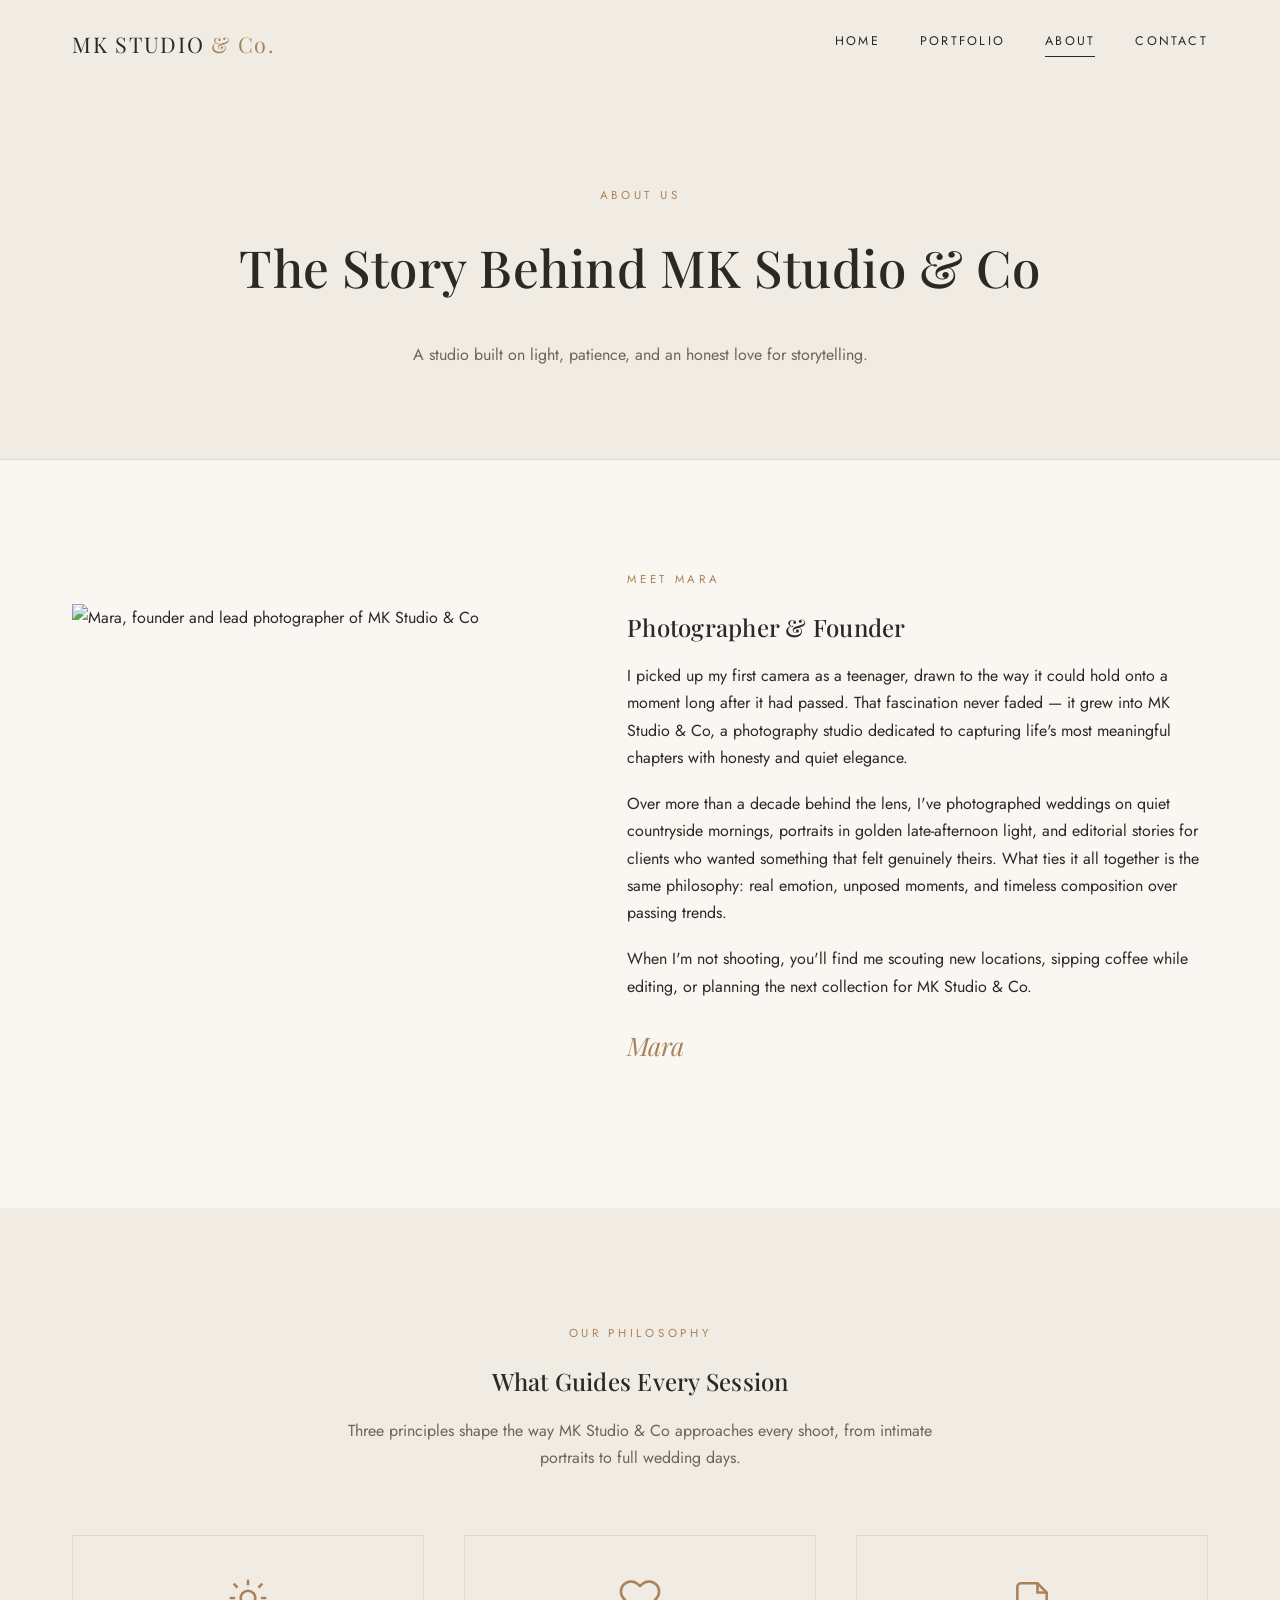
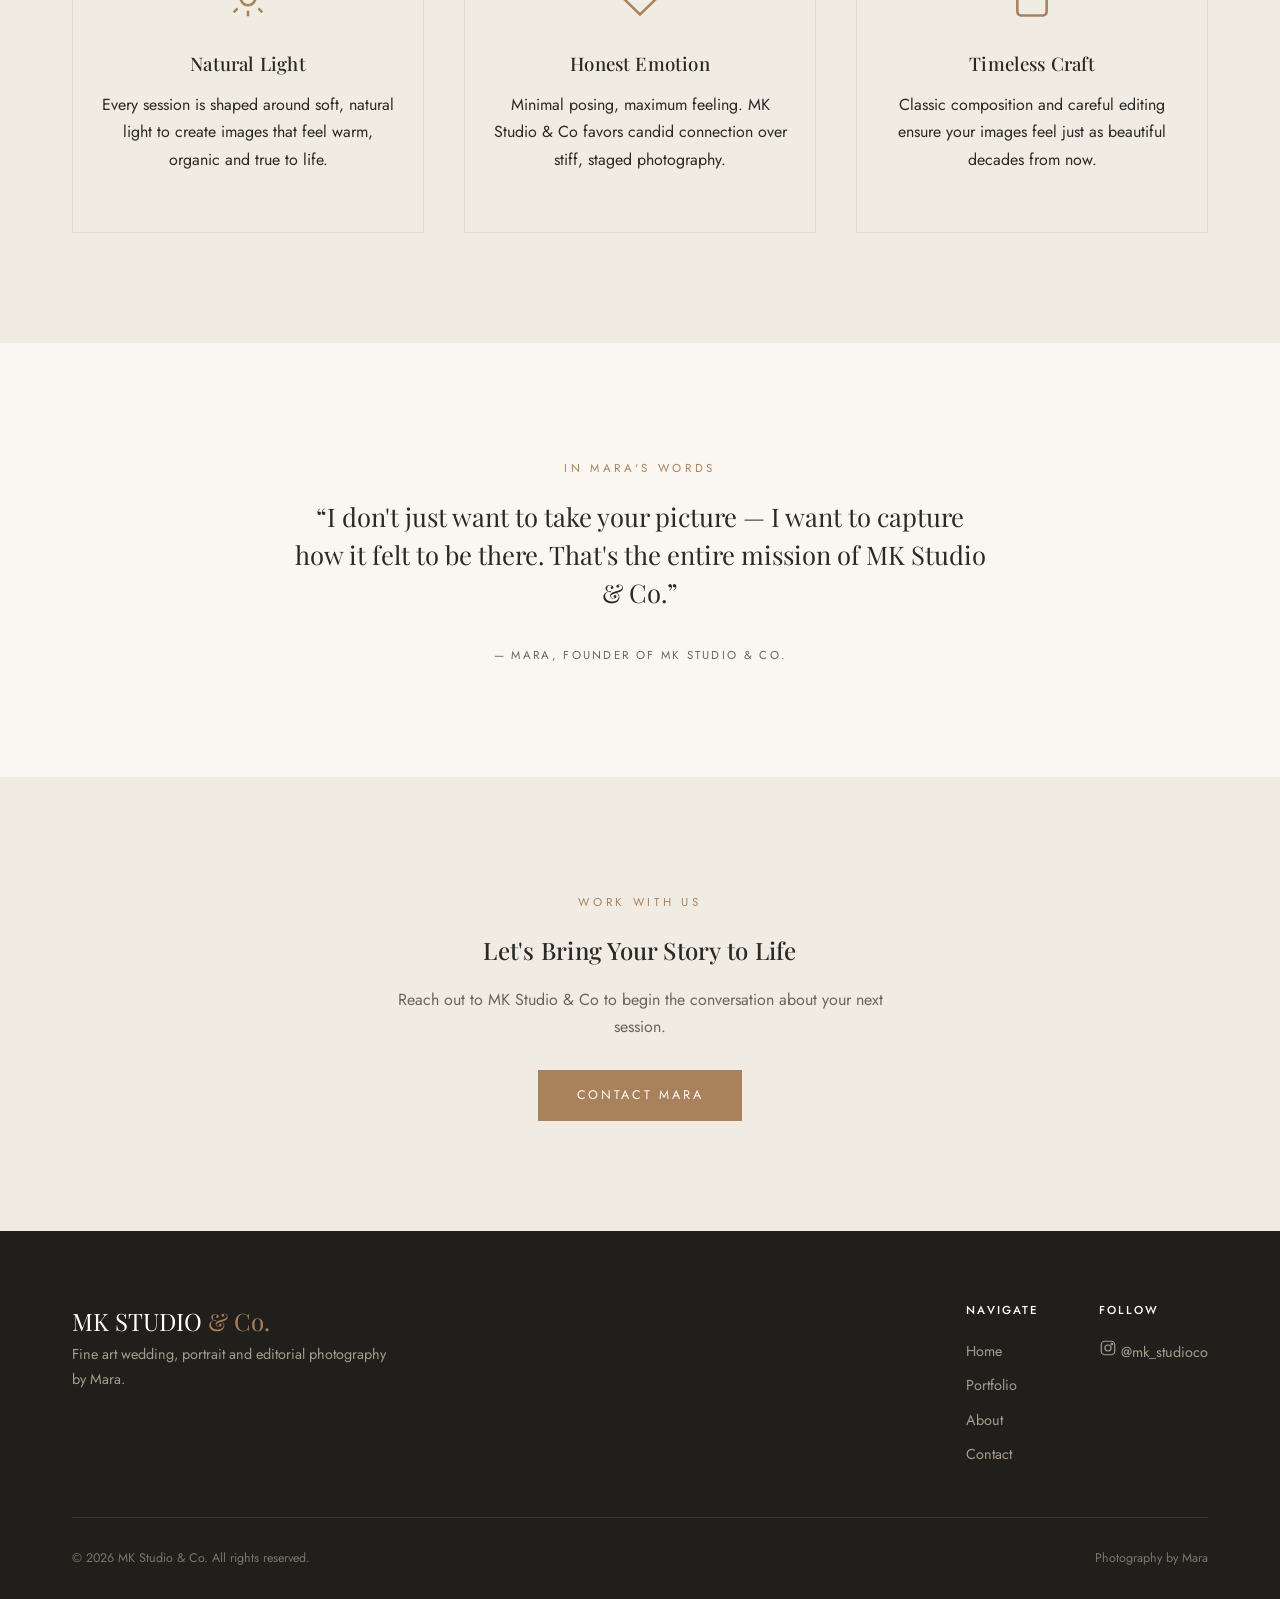
==== about.html @ fb34aadc "Add MK Studio & Co photography website Build a 4-page static site (home, portfolio, about, contact) " ====
<!DOCTYPE html>
<html lang="en">
<head>
<meta charset="UTF-8">
<meta name="viewport" content="width=device-width, initial-scale=1.0">
<title>About Mara — MK STUDIO &amp; Co</title>
<meta name="description" content="Meet Mara, founder and lead photographer of MK Studio & Co — her story, philosophy and approach to fine art photography.">
<link rel="preconnect" href="https://fonts.googleapis.com">
<link rel="preconnect" href="https://fonts.gstatic.com" crossorigin>
<link href="https://fonts.googleapis.com/css2?family=Playfair+Display:ital,wght@0,400;0,500;1,400&family=Jost:wght@300;400;500&display=swap" rel="stylesheet">
<link rel="stylesheet" href="css/style.css">
</head>
<body>

<header class="site-header">
  <div class="container nav-wrap">
    <a href="index.html" class="logo">MK STUDIO <span>&amp; Co.</span></a>
    <nav class="nav-links">
      <a href="index.html">Home</a>
      <a href="portfolio.html">Portfolio</a>
      <a href="about.html" class="active">About</a>
      <a href="contact.html">Contact</a>
    </nav>
    <button class="nav-toggle" aria-label="Toggle navigation">
      <span></span><span></span><span></span>
    </button>
  </div>
</header>

<section class="page-hero">
  <div class="container">
    <span class="eyebrow">About Us</span>
    <h1>The Story Behind MK Studio &amp; Co</h1>
    <p>A studio built on light, patience, and an honest love for storytelling.</p>
  </div>
</section>

<section>
  <div class="container about-hero">
    <div class="split-media short">
      <img src="https://images.unsplash.com/photo-1554080353-a576cf803bda?auto=format&fit=crop&w=900&q=80" alt="Mara, founder and lead photographer of MK Studio & Co">
    </div>
    <div class="split-text">
      <span class="eyebrow">Meet Mara</span>
      <h2>Photographer &amp; Founder</h2>
      <p>I picked up my first camera as a teenager, drawn to the way it could hold onto a moment long after it had passed. That fascination never faded — it grew into MK Studio &amp; Co, a photography studio dedicated to capturing life's most meaningful chapters with honesty and quiet elegance.</p>
      <p>Over more than a decade behind the lens, I've photographed weddings on quiet countryside mornings, portraits in golden late-afternoon light, and editorial stories for clients who wanted something that felt genuinely theirs. What ties it all together is the same philosophy: real emotion, unposed moments, and timeless composition over passing trends.</p>
      <p>When I'm not shooting, you'll find me scouting new locations, sipping coffee while editing, or planning the next collection for MK Studio &amp; Co.</p>
      <p class="signature">Mara</p>
    </div>
  </div>
</section>

<section class="section-alt">
  <div class="container">
    <div class="section-head">
      <span class="eyebrow">Our Philosophy</span>
      <h2>What Guides Every Session</h2>
      <p>Three principles shape the way MK Studio &amp; Co approaches every shoot, from intimate portraits to full wedding days.</p>
    </div>
    <div class="value-grid">
      <div class="value-card">
        <svg class="icon" viewBox="0 0 24 24" fill="none" stroke="currentColor" stroke-width="1.4"><circle cx="12" cy="12" r="4"/><path d="M12 2v3M12 19v3M4.2 4.2l2.1 2.1M17.7 17.7l2.1 2.1M2 12h3M19 12h3M4.2 19.8l2.1-2.1M17.7 6.3l2.1-2.1"/></svg>
        <h3>Natural Light</h3>
        <p>Every session is shaped around soft, natural light to create images that feel warm, organic and true to life.</p>
      </div>
      <div class="value-card">
        <svg class="icon" viewBox="0 0 24 24" fill="none" stroke="currentColor" stroke-width="1.4"><path d="M20.8 4.6a5.5 5.5 0 0 0-7.8 0L12 5.5l-1-.9a5.5 5.5 0 1 0-7.8 7.8l1 1L12 21l7.8-7.6 1-1a5.5 5.5 0 0 0 0-7.8z"/></svg>
        <h3>Honest Emotion</h3>
        <p>Minimal posing, maximum feeling. MK Studio &amp; Co favors candid connection over stiff, staged photography.</p>
      </div>
      <div class="value-card">
        <svg class="icon" viewBox="0 0 24 24" fill="none" stroke="currentColor" stroke-width="1.4"><path d="M4 19.5V6a2 2 0 0 1 2-2h9l5 5v10.5a2 2 0 0 1-2 2H6a2 2 0 0 1-2-2z"/><path d="M15 4v5h5"/></svg>
        <h3>Timeless Craft</h3>
        <p>Classic composition and careful editing ensure your images feel just as beautiful decades from now.</p>
      </div>
    </div>
  </div>
</section>

<section>
  <div class="container testimonial">
    <span class="eyebrow">In Mara's Words</span>
    <blockquote>&ldquo;I don't just want to take your picture — I want to capture how it felt to be there. That's the entire mission of MK Studio &amp; Co.&rdquo;</blockquote>
    <cite>— Mara, Founder of MK Studio &amp; Co.</cite>
  </div>
</section>

<section class="section-alt">
  <div class="container" style="text-align:center;">
    <span class="eyebrow">Work With Us</span>
    <h2>Let's Bring Your Story to Life</h2>
    <p style="max-width:520px;margin:0 auto 30px;color:var(--color-text-soft);">Reach out to MK Studio &amp; Co to begin the conversation about your next session.</p>
    <a href="contact.html" class="btn btn-accent">Contact Mara</a>
  </div>
</section>

<footer class="site-footer">
  <div class="container">
    <div class="footer-top">
      <div>
        <div class="footer-logo">MK STUDIO <span>&amp; Co.</span></div>
        <p class="footer-tagline">Fine art wedding, portrait and editorial photography by Mara.</p>
      </div>
      <div class="footer-links">
        <div class="footer-col">
          <h4>Navigate</h4>
          <a href="index.html">Home</a>
          <a href="portfolio.html">Portfolio</a>
          <a href="about.html">About</a>
          <a href="contact.html">Contact</a>
        </div>
        <div class="footer-col">
          <h4>Follow</h4>
          <a href="https://www.instagram.com/mk_studioco" target="_blank" rel="noopener" class="footer-social">
            <svg class="icon" viewBox="0 0 24 24" fill="none" stroke="currentColor" stroke-width="1.6"><rect x="3" y="3" width="18" height="18" rx="5"/><circle cx="12" cy="12" r="4"/><circle cx="17.2" cy="6.8" r="1"/></svg>
            @mk_studioco
          </a>
        </div>
      </div>
    </div>
    <div class="footer-bottom">
      <span>&copy; 2026 MK Studio &amp; Co. All rights reserved.</span>
      <span>Photography by Mara</span>
    </div>
  </div>
</footer>

<script src="js/main.js"></script>
</body>
</html>
---- css/style.css ----
/* ===========================================================
   MK STUDIO & Co — Photography Portfolio
   Base styles
   =========================================================== */

:root {
  --color-bg: #faf7f2;
  --color-bg-alt: #f1ece3;
  --color-text: #2b2925;
  --color-text-soft: #6b6459;
  --color-accent: #a9825c;
  --color-accent-dark: #8a6845;
  --color-line: #e2dacd;
  --color-white: #ffffff;
  --font-display: "Playfair Display", "Georgia", serif;
  --font-body: "Jost", "Helvetica Neue", Arial, sans-serif;
  --max-width: 1200px;
  --transition: 0.35s ease;
}

* {
  box-sizing: border-box;
}

html {
  scroll-behavior: smooth;
}

body {
  margin: 0;
  font-family: var(--font-body);
  color: var(--color-text);
  background: var(--color-bg);
  line-height: 1.7;
  -webkit-font-smoothing: antialiased;
}

img {
  max-width: 100%;
  display: block;
}

a {
  color: inherit;
  text-decoration: none;
}

ul {
  list-style: none;
  margin: 0;
  padding: 0;
}

h1, h2, h3, h4 {
  font-family: var(--font-display);
  font-weight: 500;
  letter-spacing: 0.01em;
  margin: 0 0 0.6em;
}

p {
  margin: 0 0 1.2em;
}

.container {
  max-width: var(--max-width);
  margin: 0 auto;
  padding: 0 32px;
}

.eyebrow {
  display: inline-block;
  font-family: var(--font-body);
  text-transform: uppercase;
  letter-spacing: 0.32em;
  font-size: 0.72rem;
  color: var(--color-accent);
  margin-bottom: 18px;
}

.btn {
  display: inline-block;
  padding: 14px 38px;
  border: 1px solid var(--color-text);
  color: var(--color-text);
  font-size: 0.78rem;
  letter-spacing: 0.22em;
  text-transform: uppercase;
  text-align: center;
  background: transparent;
  cursor: pointer;
  transition: background var(--transition), color var(--transition), border-color var(--transition);
}

.btn:hover {
  background: var(--color-text);
  color: var(--color-white);
}

.btn-accent {
  border-color: var(--color-accent);
  color: var(--color-white);
  background: var(--color-accent);
}

.btn-accent:hover {
  background: var(--color-accent-dark);
  border-color: var(--color-accent-dark);
  color: var(--color-white);
}

/* ---------- Header / Navigation ---------- */

.site-header {
  position: fixed;
  top: 0;
  left: 0;
  right: 0;
  z-index: 100;
  padding: 26px 0;
  transition: background var(--transition), padding var(--transition), box-shadow var(--transition);
}

.site-header.is-solid {
  background: rgba(250, 247, 242, 0.96);
  backdrop-filter: blur(6px);
  padding: 16px 0;
  box-shadow: 0 1px 0 var(--color-line);
}

.nav-wrap {
  display: flex;
  align-items: center;
  justify-content: space-between;
}

.logo {
  font-family: var(--font-display);
  font-size: 1.35rem;
  letter-spacing: 0.08em;
  color: var(--color-text);
}

.logo span {
  color: var(--color-accent);
}

.site-header.transparent-nav:not(.is-solid) .logo,
.site-header.transparent-nav:not(.is-solid) .nav-links a,
.site-header.transparent-nav:not(.is-solid) .nav-toggle span {
  color: var(--color-white);
}

.nav-links {
  display: flex;
  gap: 40px;
}

.nav-links a {
  font-size: 0.78rem;
  text-transform: uppercase;
  letter-spacing: 0.18em;
  padding-bottom: 4px;
  border-bottom: 1px solid transparent;
  transition: border-color var(--transition), opacity var(--transition);
}

.nav-links a:hover,
.nav-links a.active {
  border-bottom-color: currentColor;
}

.nav-toggle {
  display: none;
  flex-direction: column;
  gap: 5px;
  background: none;
  border: none;
  cursor: pointer;
  padding: 6px;
}

.nav-toggle span {
  width: 26px;
  height: 1px;
  background: var(--color-text);
  transition: background var(--transition);
}

/* ---------- Hero ---------- */

.hero {
  position: relative;
  height: 100vh;
  min-height: 620px;
  display: flex;
  align-items: center;
  justify-content: center;
  text-align: center;
  color: var(--color-white);
  overflow: hidden;
}

.hero-media {
  position: absolute;
  inset: 0;
  background-size: cover;
  background-position: center;
  filter: grayscale(15%);
}

.hero-media::after {
  content: "";
  position: absolute;
  inset: 0;
  background: linear-gradient(180deg, rgba(20, 18, 15, 0.35) 0%, rgba(20, 18, 15, 0.45) 60%, rgba(20, 18, 15, 0.6) 100%);
}

.hero-content {
  position: relative;
  z-index: 2;
  padding: 0 24px;
}

.hero-content .eyebrow {
  color: var(--color-white);
  opacity: 0.85;
}

.hero-content h1 {
  font-size: clamp(2.4rem, 6vw, 4.6rem);
  margin-bottom: 0.3em;
  line-height: 1.1;
}

.hero-content p {
  font-size: 1.05rem;
  max-width: 520px;
  margin: 0 auto 2em;
  opacity: 0.92;
}

.scroll-cue {
  position: absolute;
  bottom: 36px;
  left: 50%;
  transform: translateX(-50%);
  z-index: 2;
  color: var(--color-white);
  font-size: 0.7rem;
  letter-spacing: 0.3em;
  text-transform: uppercase;
  opacity: 0.8;
}

.scroll-cue::after {
  content: "";
  display: block;
  width: 1px;
  height: 42px;
  background: var(--color-white);
  margin: 10px auto 0;
  animation: scrollLine 2s ease-in-out infinite;
}

@keyframes scrollLine {
  0% { transform: scaleY(0); transform-origin: top; opacity: 0.2; }
  50% { transform: scaleY(1); transform-origin: top; opacity: 1; }
  51% { transform-origin: bottom; }
  100% { transform: scaleY(0); transform-origin: bottom; opacity: 0.2; }
}

/* ---------- Page hero (inner pages) ---------- */

.page-hero {
  padding: 180px 0 90px;
  text-align: center;
  background: var(--color-bg-alt);
  border-bottom: 1px solid var(--color-line);
}

.page-hero h1 {
  font-size: clamp(2.2rem, 4.5vw, 3.2rem);
}

.page-hero p {
  color: var(--color-text-soft);
  max-width: 560px;
  margin: 0 auto;
}

/* ---------- Sections ---------- */

section {
  padding: 110px 0;
}

.section-alt {
  background: var(--color-bg-alt);
}

.section-head {
  text-align: center;
  max-width: 640px;
  margin: 0 auto 64px;
}

.section-head p {
  color: var(--color-text-soft);
}

/* Intro / split section */

.split {
  display: grid;
  grid-template-columns: 1fr 1fr;
  gap: 80px;
  align-items: center;
}

.split-media img {
  width: 100%;
  height: 640px;
  object-fit: cover;
  filter: grayscale(8%);
}

.split-media.short img {
  height: 460px;
}

.split-text .eyebrow {
  display: block;
}

.signature {
  font-family: var(--font-display);
  font-style: italic;
  font-size: 1.6rem;
  color: var(--color-accent);
  margin-top: 24px;
}

/* Featured categories grid (home) */

.category-grid {
  display: grid;
  grid-template-columns: repeat(4, 1fr);
  gap: 24px;
}

.category-card {
  position: relative;
  overflow: hidden;
  aspect-ratio: 3 / 4;
}

.category-card img {
  width: 100%;
  height: 100%;
  object-fit: cover;
  filter: grayscale(12%);
  transition: transform 0.7s ease, filter 0.7s ease;
}

.category-card:hover img {
  transform: scale(1.06);
  filter: grayscale(0%);
}

.category-card::after {
  content: "";
  position: absolute;
  inset: 0;
  background: linear-gradient(180deg, rgba(20,18,15,0) 40%, rgba(20,18,15,0.65) 100%);
}

.category-label {
  position: absolute;
  left: 0;
  right: 0;
  bottom: 22px;
  z-index: 2;
  text-align: center;
  color: var(--color-white);
}

.category-label span {
  display: block;
  font-family: var(--font-display);
  font-size: 1.25rem;
}

.category-label small {
  display: block;
  text-transform: uppercase;
  letter-spacing: 0.2em;
  font-size: 0.65rem;
  margin-top: 6px;
  opacity: 0.85;
}

/* Portfolio gallery page */

.gallery-nav {
  display: flex;
  justify-content: center;
  flex-wrap: wrap;
  gap: 14px;
  margin-bottom: 56px;
}

.gallery-nav button {
  padding: 10px 24px;
  border: 1px solid var(--color-line);
  background: transparent;
  font-family: var(--font-body);
  font-size: 0.72rem;
  letter-spacing: 0.2em;
  text-transform: uppercase;
  cursor: pointer;
  color: var(--color-text-soft);
  transition: all var(--transition);
}

.gallery-nav button:hover,
.gallery-nav button.active {
  background: var(--color-text);
  border-color: var(--color-text);
  color: var(--color-white);
}

.gallery-grid {
  display: grid;
  grid-template-columns: repeat(3, 1fr);
  gap: 20px;
}

.gallery-item {
  overflow: hidden;
  position: relative;
}

.gallery-item.tall {
  grid-row: span 2;
}

.gallery-item img {
  width: 100%;
  height: 100%;
  object-fit: cover;
  filter: grayscale(10%);
  transition: transform 0.6s ease, filter 0.6s ease;
}

.gallery-item:hover img {
  transform: scale(1.04);
  filter: grayscale(0%);
}

.gallery-caption {
  position: absolute;
  inset: 0;
  display: flex;
  align-items: flex-end;
  padding: 20px;
  background: linear-gradient(180deg, rgba(20,18,15,0) 55%, rgba(20,18,15,0.55) 100%);
  color: var(--color-white);
  opacity: 0;
  transition: opacity var(--transition);
}

.gallery-item:hover .gallery-caption {
  opacity: 1;
}

.gallery-caption span {
  font-family: var(--font-display);
  font-size: 1.05rem;
}

/* Stats / numbers */

.stats {
  display: grid;
  grid-template-columns: repeat(4, 1fr);
  gap: 40px;
  text-align: center;
}

.stat h3 {
  font-size: 2.4rem;
  color: var(--color-accent);
  margin-bottom: 4px;
}

.stat p {
  margin: 0;
  text-transform: uppercase;
  letter-spacing: 0.16em;
  font-size: 0.72rem;
  color: var(--color-text-soft);
}

/* Testimonial */

.testimonial {
  max-width: 760px;
  margin: 0 auto;
  text-align: center;
}

.testimonial blockquote {
  font-family: var(--font-display);
  font-size: 1.6rem;
  line-height: 1.5;
  margin: 0 0 28px;
  color: var(--color-text);
}

.testimonial cite {
  font-style: normal;
  text-transform: uppercase;
  letter-spacing: 0.2em;
  font-size: 0.72rem;
  color: var(--color-text-soft);
}

/* About page */

.about-hero {
  display: grid;
  grid-template-columns: 0.9fr 1.1fr;
  gap: 80px;
  align-items: center;
}

.value-grid {
  display: grid;
  grid-template-columns: repeat(3, 1fr);
  gap: 40px;
}

.value-card {
  text-align: center;
  padding: 40px 24px;
  border: 1px solid var(--color-line);
}

.value-card .icon {
  width: 44px;
  height: 44px;
  margin: 0 auto 20px;
  color: var(--color-accent);
}

/* Contact page */

.contact-wrap {
  display: grid;
  grid-template-columns: 0.9fr 1.1fr;
  gap: 70px;
}

.contact-info h2 {
  font-size: 2rem;
}

.contact-info p {
  color: var(--color-text-soft);
}

.contact-detail {
  display: flex;
  align-items: center;
  gap: 14px;
  margin-bottom: 22px;
  padding-bottom: 22px;
  border-bottom: 1px solid var(--color-line);
}

.contact-detail .icon {
  width: 22px;
  height: 22px;
  flex-shrink: 0;
  color: var(--color-accent);
}

.contact-detail a {
  font-size: 0.95rem;
  word-break: break-all;
  transition: color var(--transition);
}

.contact-detail a:hover {
  color: var(--color-accent);
}

.contact-detail small {
  display: block;
  text-transform: uppercase;
  letter-spacing: 0.18em;
  font-size: 0.65rem;
  color: var(--color-text-soft);
  margin-bottom: 4px;
}

.contact-form {
  background: var(--color-white);
  padding: 48px;
  border: 1px solid var(--color-line);
}

.form-row {
  display: grid;
  grid-template-columns: 1fr 1fr;
  gap: 22px;
}

.field {
  margin-bottom: 22px;
}

.field label {
  display: block;
  font-size: 0.7rem;
  text-transform: uppercase;
  letter-spacing: 0.18em;
  color: var(--color-text-soft);
  margin-bottom: 10px;
}

.field input,
.field select,
.field textarea {
  width: 100%;
  border: none;
  border-bottom: 1px solid var(--color-line);
  background: transparent;
  padding: 10px 2px;
  font-family: var(--font-body);
  font-size: 0.95rem;
  color: var(--color-text);
  transition: border-color var(--transition);
}

.field textarea {
  resize: vertical;
  min-height: 120px;
}

.field input:focus,
.field select:focus,
.field textarea:focus {
  outline: none;
  border-color: var(--color-accent);
}

.form-note {
  font-size: 0.82rem;
  color: var(--color-text-soft);
  margin-top: 18px;
}

.form-status {
  margin-top: 18px;
  font-size: 0.85rem;
  display: none;
}

.form-status.visible {
  display: block;
}

.form-status.success {
  color: #4a7c59;
}

.form-status.error {
  color: #b3543b;
}

/* ---------- Footer ---------- */

.site-footer {
  background: #211f1c;
  color: #d8d2c6;
  padding: 70px 0 30px;
}

.footer-top {
  display: flex;
  justify-content: space-between;
  align-items: flex-start;
  flex-wrap: wrap;
  gap: 40px;
  padding-bottom: 40px;
  border-bottom: 1px solid rgba(255,255,255,0.12);
  margin-bottom: 30px;
}

.footer-logo {
  font-family: var(--font-display);
  font-size: 1.5rem;
  color: var(--color-white);
}

.footer-logo span {
  color: var(--color-accent);
}

.footer-tagline {
  max-width: 320px;
  color: #a49d8e;
  font-size: 0.9rem;
}

.footer-links {
  display: flex;
  gap: 60px;
  flex-wrap: wrap;
}

.footer-col h4 {
  font-family: var(--font-body);
  text-transform: uppercase;
  letter-spacing: 0.18em;
  font-size: 0.72rem;
  color: var(--color-white);
  margin-bottom: 18px;
}

.footer-col a,
.footer-col p {
  display: block;
  color: #a49d8e;
  font-size: 0.9rem;
  margin-bottom: 10px;
  transition: color var(--transition);
}

.footer-col a:hover {
  color: var(--color-white);
}

.footer-social {
  display: inline-flex;
  align-items: center;
  gap: 10px;
}

.footer-social .icon {
  width: 18px;
  height: 18px;
}

.footer-bottom {
  display: flex;
  justify-content: space-between;
  flex-wrap: wrap;
  gap: 10px;
  font-size: 0.78rem;
  color: #7d7666;
}

/* ---------- Responsive ---------- */

@media (max-width: 960px) {
  .split,
  .about-hero,
  .contact-wrap {
    grid-template-columns: 1fr;
    gap: 50px;
  }

  .split-media img {
    height: 420px;
  }

  .category-grid {
    grid-template-columns: repeat(2, 1fr);
  }

  .gallery-grid {
    grid-template-columns: repeat(2, 1fr);
  }

  .stats {
    grid-template-columns: repeat(2, 1fr);
    row-gap: 40px;
  }

  .value-grid {
    grid-template-columns: 1fr;
  }

  .form-row {
    grid-template-columns: 1fr;
    gap: 0;
  }
}

@media (max-width: 720px) {
  .nav-links {
    position: fixed;
    top: 0;
    right: 0;
    height: 100vh;
    width: 78%;
    max-width: 320px;
    background: var(--color-bg);
    flex-direction: column;
    align-items: flex-start;
    justify-content: center;
    gap: 30px;
    padding: 40px;
    transform: translateX(100%);
    transition: transform var(--transition);
    box-shadow: -6px 0 24px rgba(0,0,0,0.08);
  }

  .nav-links.open {
    transform: translateX(0);
  }

  .nav-links a {
    color: var(--color-text) !important;
    font-size: 0.95rem;
  }

  .nav-toggle {
    display: flex;
  }

  .site-header.transparent-nav .nav-links a {
    color: var(--color-text) !important;
  }

  section {
    padding: 80px 0;
  }

  .category-grid {
    grid-template-columns: 1fr;
  }

  .gallery-grid {
    grid-template-columns: 1fr;
  }

  .gallery-item.tall {
    grid-row: auto;
  }

  .contact-form {
    padding: 30px 22px;
  }

  .footer-top {
    flex-direction: column;
  }
}
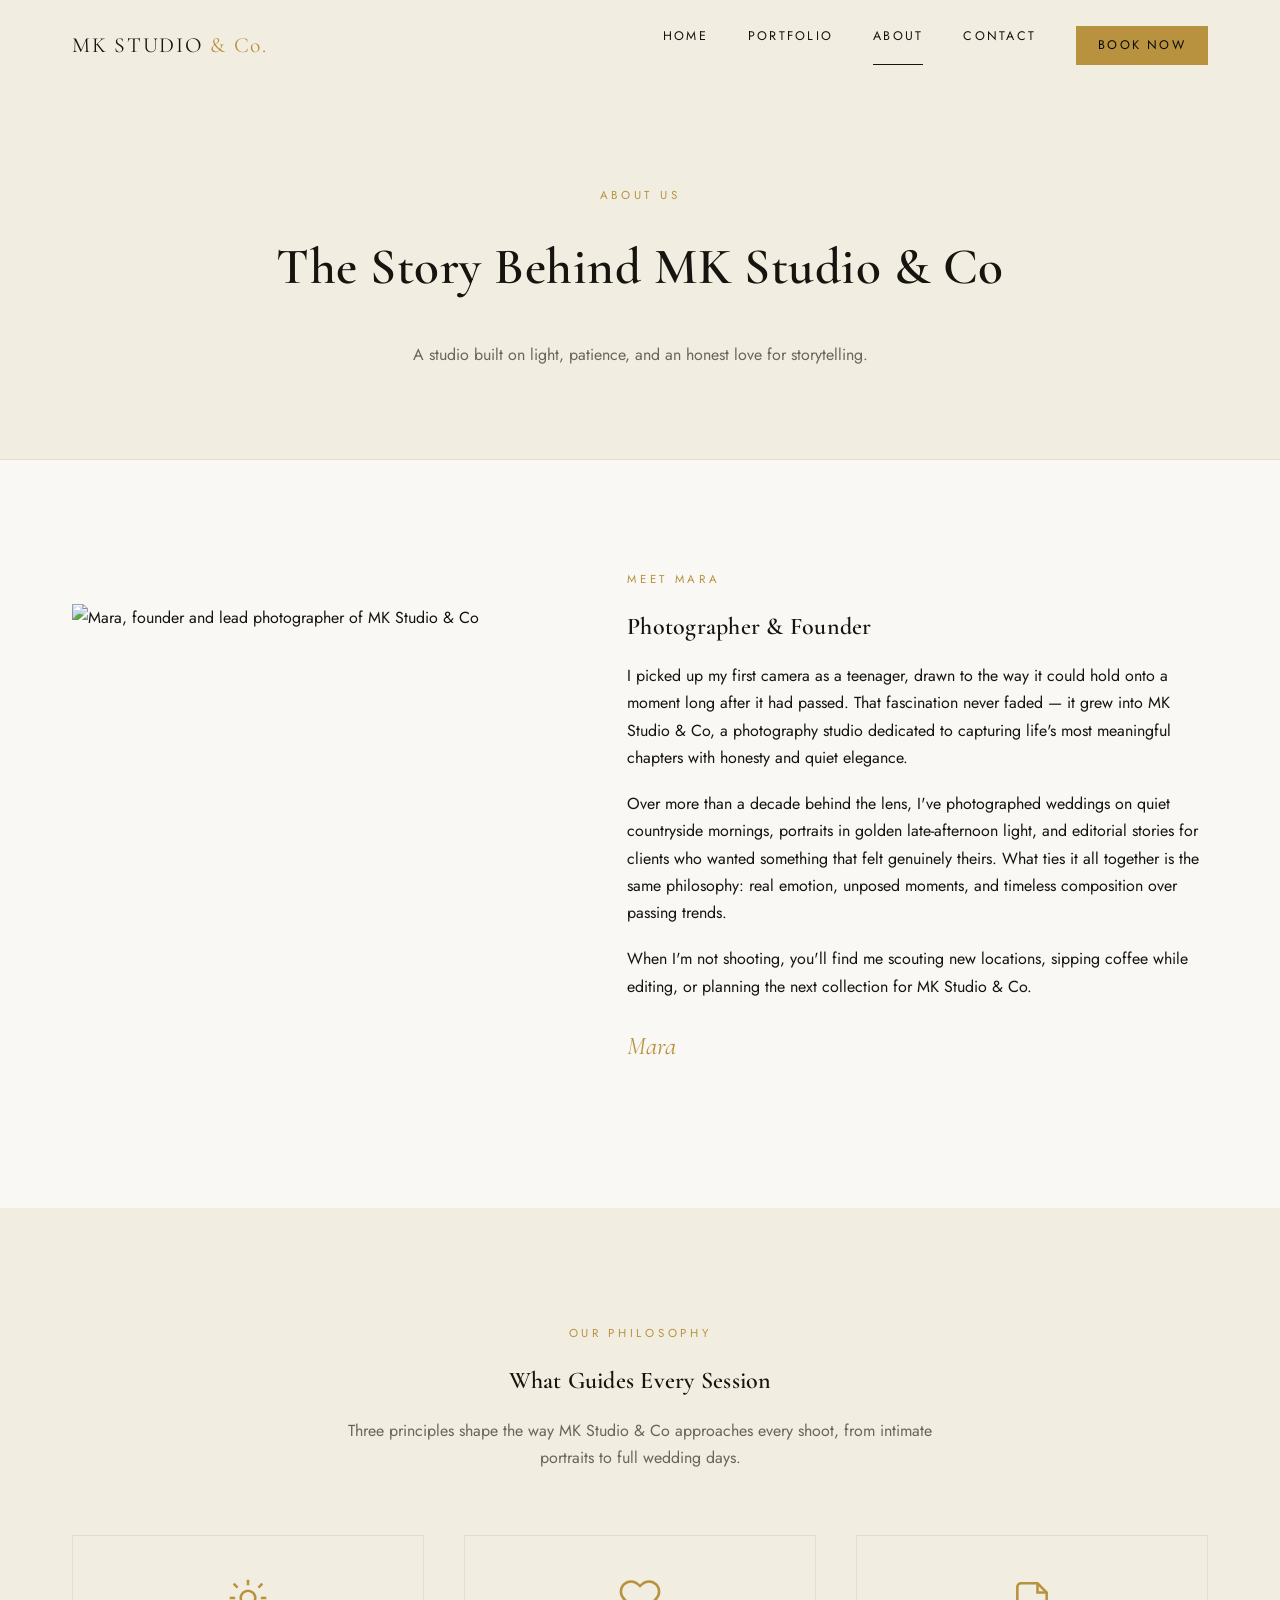
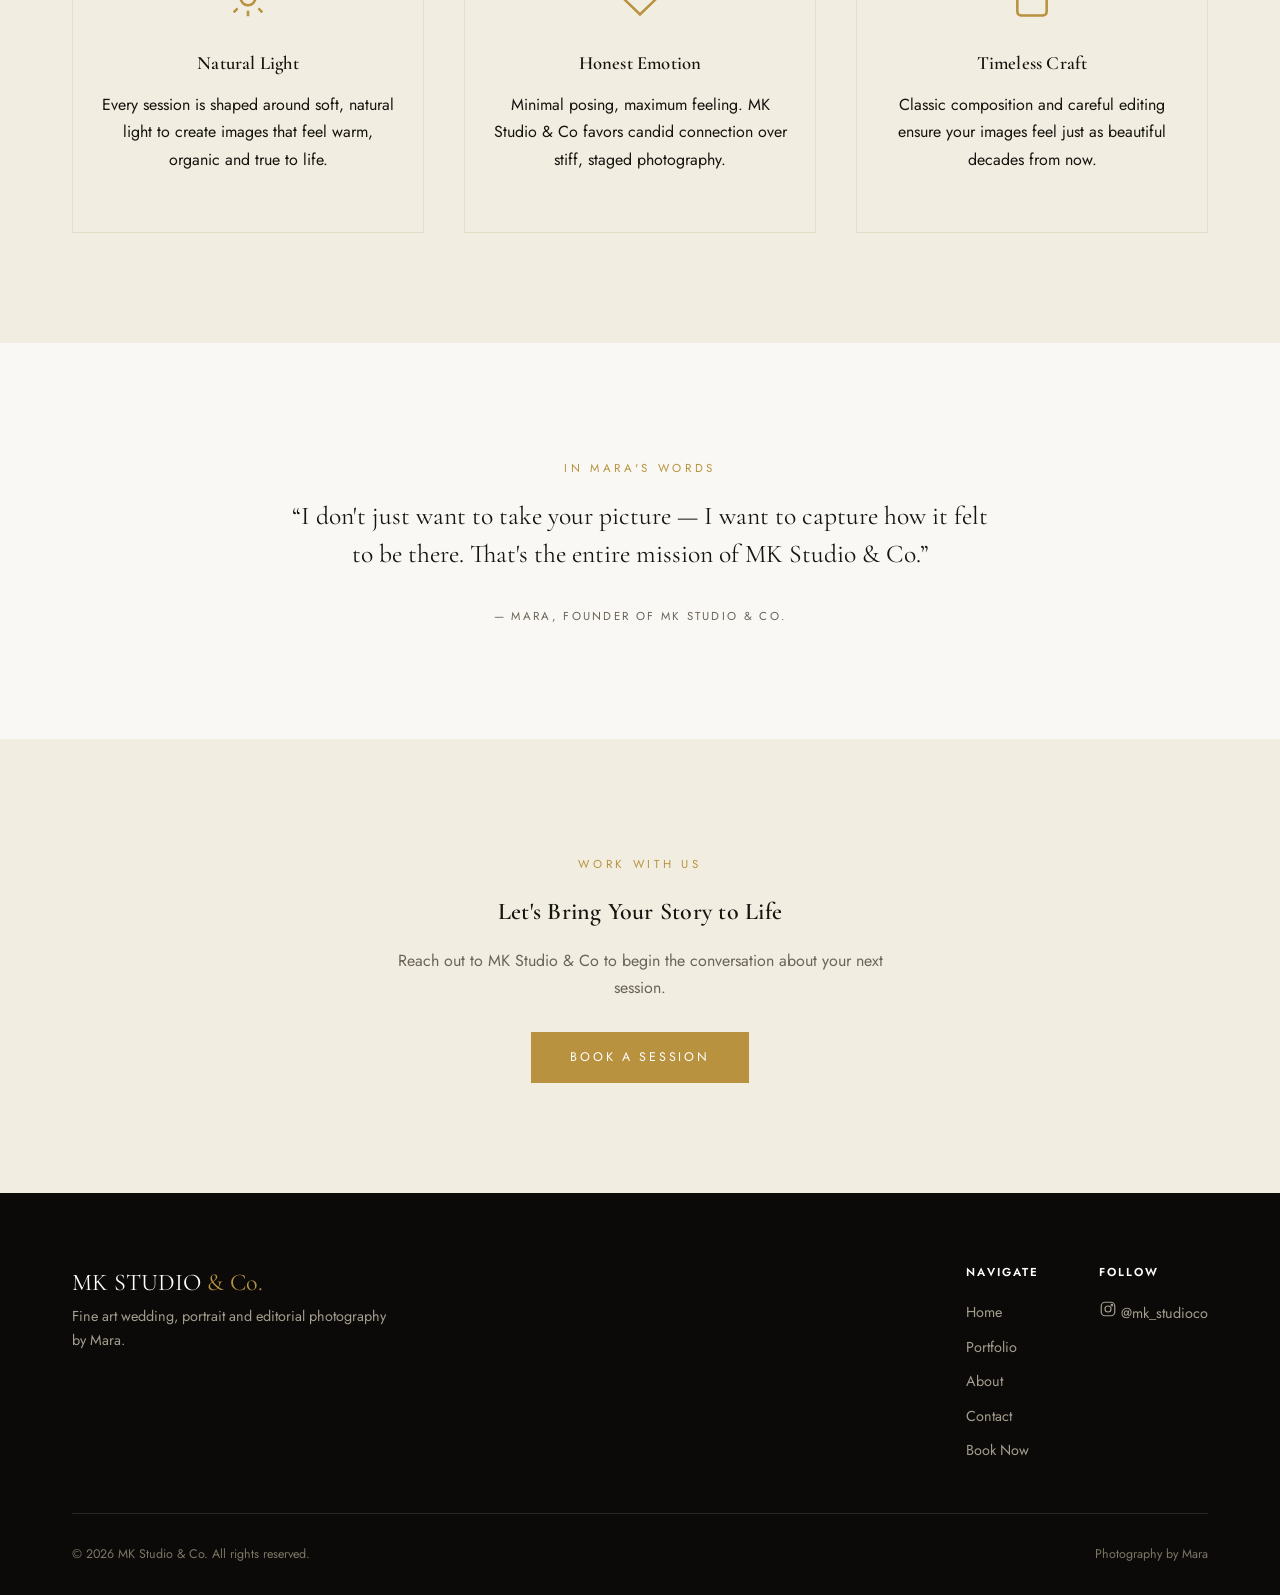
==== commit ff2febaf: "Upgrade to a luxury design and add appointment booking Move the palette to a richer ivory/black/gold" ====
--- a/about.html
+++ b/about.html
@@ -7,7 +7,7 @@
 <meta name="description" content="Meet Mara, founder and lead photographer of MK Studio & Co — her story, philosophy and approach to fine art photography.">
 <link rel="preconnect" href="https://fonts.googleapis.com">
 <link rel="preconnect" href="https://fonts.gstatic.com" crossorigin>
-<link href="https://fonts.googleapis.com/css2?family=Playfair+Display:ital,wght@0,400;0,500;1,400&family=Jost:wght@300;400;500&display=swap" rel="stylesheet">
+<link href="https://fonts.googleapis.com/css2?family=Cormorant+Garamond:ital,wght@0,400;0,500;0,600;1,400;1,500&family=Jost:wght@300;400;500&display=swap" rel="stylesheet">
 <link rel="stylesheet" href="css/style.css">
 </head>
 <body>
@@ -20,6 +20,7 @@
       <a href="portfolio.html">Portfolio</a>
       <a href="about.html" class="active">About</a>
       <a href="contact.html">Contact</a>
+      <a href="book.html" class="nav-cta">Book Now</a>
     </nav>
     <button class="nav-toggle" aria-label="Toggle navigation">
       <span></span><span></span><span></span>
@@ -91,7 +92,7 @@
     <span class="eyebrow">Work With Us</span>
     <h2>Let's Bring Your Story to Life</h2>
     <p style="max-width:520px;margin:0 auto 30px;color:var(--color-text-soft);">Reach out to MK Studio &amp; Co to begin the conversation about your next session.</p>
-    <a href="contact.html" class="btn btn-accent">Contact Mara</a>
+    <a href="book.html" class="btn btn-accent">Book a Session</a>
   </div>
 </section>
 
@@ -109,6 +110,7 @@
           <a href="portfolio.html">Portfolio</a>
           <a href="about.html">About</a>
           <a href="contact.html">Contact</a>
+          <a href="book.html">Book Now</a>
         </div>
         <div class="footer-col">
           <h4>Follow</h4>
--- a/css/style.css
+++ b/css/style.css
@@ -4,15 +4,17 @@
    =========================================================== */
 
 :root {
-  --color-bg: #faf7f2;
-  --color-bg-alt: #f1ece3;
-  --color-text: #2b2925;
+  --color-bg: #faf8f4;
+  --color-bg-alt: #f2ede1;
+  --color-text: #16140f;
   --color-text-soft: #6b6459;
-  --color-accent: #a9825c;
-  --color-accent-dark: #8a6845;
-  --color-line: #e2dacd;
+  --color-accent: #b8923f;
+  --color-accent-dark: #93752f;
+  --color-gold-soft: #ddc48a;
+  --color-black: #0b0a08;
+  --color-line: #e6ddc8;
   --color-white: #ffffff;
-  --font-display: "Playfair Display", "Georgia", serif;
+  --font-display: "Cormorant Garamond", "Playfair Display", "Georgia", serif;
   --font-body: "Jost", "Helvetica Neue", Arial, sans-serif;
   --max-width: 1200px;
   --transition: 0.35s ease;
@@ -53,9 +55,33 @@
 
 h1, h2, h3, h4 {
   font-family: var(--font-display);
-  font-weight: 500;
+  font-weight: 600;
   letter-spacing: 0.01em;
   margin: 0 0 0.6em;
+}
+
+/* Gold divider ornament */
+.divider-gold {
+  width: 64px;
+  height: 1px;
+  margin: 0 auto 28px;
+  background: linear-gradient(90deg, transparent, var(--color-accent), transparent);
+  position: relative;
+}
+
+.divider-gold::after {
+  content: "";
+  position: absolute;
+  top: 50%;
+  left: 50%;
+  width: 6px;
+  height: 6px;
+  transform: translate(-50%, -50%) rotate(45deg);
+  background: var(--color-accent);
+}
+
+.divider-gold.left {
+  margin: 0 0 28px;
 }
 
 p {
@@ -170,6 +196,24 @@
   border-bottom-color: currentColor;
 }
 
+.nav-links a.nav-cta {
+  background: var(--color-accent);
+  color: var(--color-black);
+  padding: 9px 22px;
+  border-bottom: none;
+  transition: background var(--transition), color var(--transition);
+}
+
+.nav-links a.nav-cta:hover {
+  background: var(--color-accent-dark);
+  border-bottom: none;
+  color: var(--color-white);
+}
+
+.site-header.transparent-nav:not(.is-solid) .nav-links a.nav-cta {
+  color: var(--color-black);
+}
+
 .nav-toggle {
   display: none;
   flex-direction: column;
@@ -216,6 +260,82 @@
   background: linear-gradient(180deg, rgba(20, 18, 15, 0.35) 0%, rgba(20, 18, 15, 0.45) 60%, rgba(20, 18, 15, 0.6) 100%);
 }
 
+.siri-glow {
+  position: absolute;
+  inset: 0;
+  z-index: 1;
+  overflow: hidden;
+  mix-blend-mode: screen;
+  opacity: 0.6;
+  pointer-events: none;
+}
+
+.siri-glow span {
+  position: absolute;
+  border-radius: 50%;
+  filter: blur(70px);
+  will-change: transform;
+}
+
+.siri-glow .b1 {
+  width: 46vw;
+  height: 46vw;
+  left: 12%;
+  top: 18%;
+  background: radial-gradient(circle, #f0c987 0%, rgba(240, 201, 135, 0) 70%);
+  animation: siriDrift1 16s ease-in-out infinite;
+}
+
+.siri-glow .b2 {
+  width: 38vw;
+  height: 38vw;
+  right: 8%;
+  top: 30%;
+  background: radial-gradient(circle, #e0906d 0%, rgba(224, 144, 109, 0) 70%);
+  animation: siriDrift2 19s ease-in-out infinite;
+}
+
+.siri-glow .b3 {
+  width: 34vw;
+  height: 34vw;
+  left: 32%;
+  bottom: 8%;
+  background: radial-gradient(circle, #b98bc9 0%, rgba(185, 139, 201, 0) 70%);
+  animation: siriDrift3 22s ease-in-out infinite;
+}
+
+.siri-glow .b4 {
+  width: 30vw;
+  height: 30vw;
+  right: 22%;
+  bottom: -4%;
+  background: radial-gradient(circle, #7fb2ad 0%, rgba(127, 178, 173, 0) 70%);
+  animation: siriDrift1 24s ease-in-out infinite reverse;
+}
+
+@keyframes siriDrift1 {
+  0%, 100% { transform: translate(0, 0) scale(1); }
+  33% { transform: translate(6vw, -4vh) scale(1.15); }
+  66% { transform: translate(-4vw, 5vh) scale(0.9); }
+}
+
+@keyframes siriDrift2 {
+  0%, 100% { transform: translate(0, 0) scale(1); }
+  50% { transform: translate(-8vw, 6vh) scale(1.2); }
+}
+
+@keyframes siriDrift3 {
+  0%, 100% { transform: translate(0, 0) scale(1); }
+  40% { transform: translate(5vw, -6vh) scale(1.1); }
+  75% { transform: translate(-6vw, -2vh) scale(0.95); }
+}
+
+@media (prefers-reduced-motion: reduce) {
+  .siri-glow span {
+    animation: none;
+  }
+}
+
 .hero-content {
   position: relative;
   z-index: 2;
@@ -552,6 +672,94 @@
   height: 44px;
   margin: 0 auto 20px;
   color: var(--color-accent);
+}
+
+/* Booking page: steps */
+
+.steps-grid {
+  display: grid;
+  grid-template-columns: repeat(3, 1fr);
+  gap: 50px;
+  text-align: center;
+}
+
+.step-number {
+  font-family: var(--font-display);
+  font-size: 2.4rem;
+  color: var(--color-accent);
+  line-height: 1;
+  margin-bottom: 14px;
+}
+
+.step h3 {
+  font-size: 1.3rem;
+}
+
+.step p {
+  color: var(--color-text-soft);
+  font-size: 0.92rem;
+}
+
+/* Booking page: packages */
+
+.package-grid {
+  display: grid;
+  grid-template-columns: repeat(3, 1fr);
+  gap: 28px;
+}
+
+.package-card {
+  background: var(--color-white);
+  border: 1px solid var(--color-line);
+  padding: 40px 32px;
+  text-align: center;
+  cursor: pointer;
+  transition: border-color var(--transition), transform var(--transition);
+}
+
+.package-card:hover,
+.package-card.selected {
+  border-color: var(--color-accent);
+  transform: translateY(-4px);
+}
+
+.package-card h3 {
+  font-size: 1.5rem;
+  margin-bottom: 4px;
+}
+
+.package-card .package-note {
+  text-transform: uppercase;
+  letter-spacing: 0.16em;
+  font-size: 0.62rem;
+  color: var(--color-accent);
+  margin-bottom: 20px;
+  display: block;
+}
+
+.package-card ul {
+  text-align: left;
+  margin: 0 0 24px;
+}
+
+.package-card li {
+  position: relative;
+  padding-left: 20px;
+  margin-bottom: 10px;
+  color: var(--color-text-soft);
+  font-size: 0.9rem;
+}
+
+.package-card li::before {
+  content: "—";
+  position: absolute;
+  left: 0;
+  color: var(--color-accent);
+}
+
+.package-card .btn {
+  width: 100%;
+  font-size: 0.68rem;
 }
 
 /* Contact page */
@@ -683,7 +891,7 @@
 /* ---------- Footer ---------- */
 
 .site-footer {
-  background: #211f1c;
+  background: var(--color-black);
   color: #d8d2c6;
   padding: 70px 0 30px;
 }
@@ -791,6 +999,11 @@
   }
 
   .value-grid {
+    grid-template-columns: 1fr;
+  }
+
+  .steps-grid,
+  .package-grid {
     grid-template-columns: 1fr;
   }
 
@@ -836,6 +1049,11 @@
     color: var(--color-text) !important;
   }
 
+  .nav-links a.nav-cta {
+    display: inline-block;
+    margin-top: 10px;
+  }
+
   section {
     padding: 80px 0;
   }
